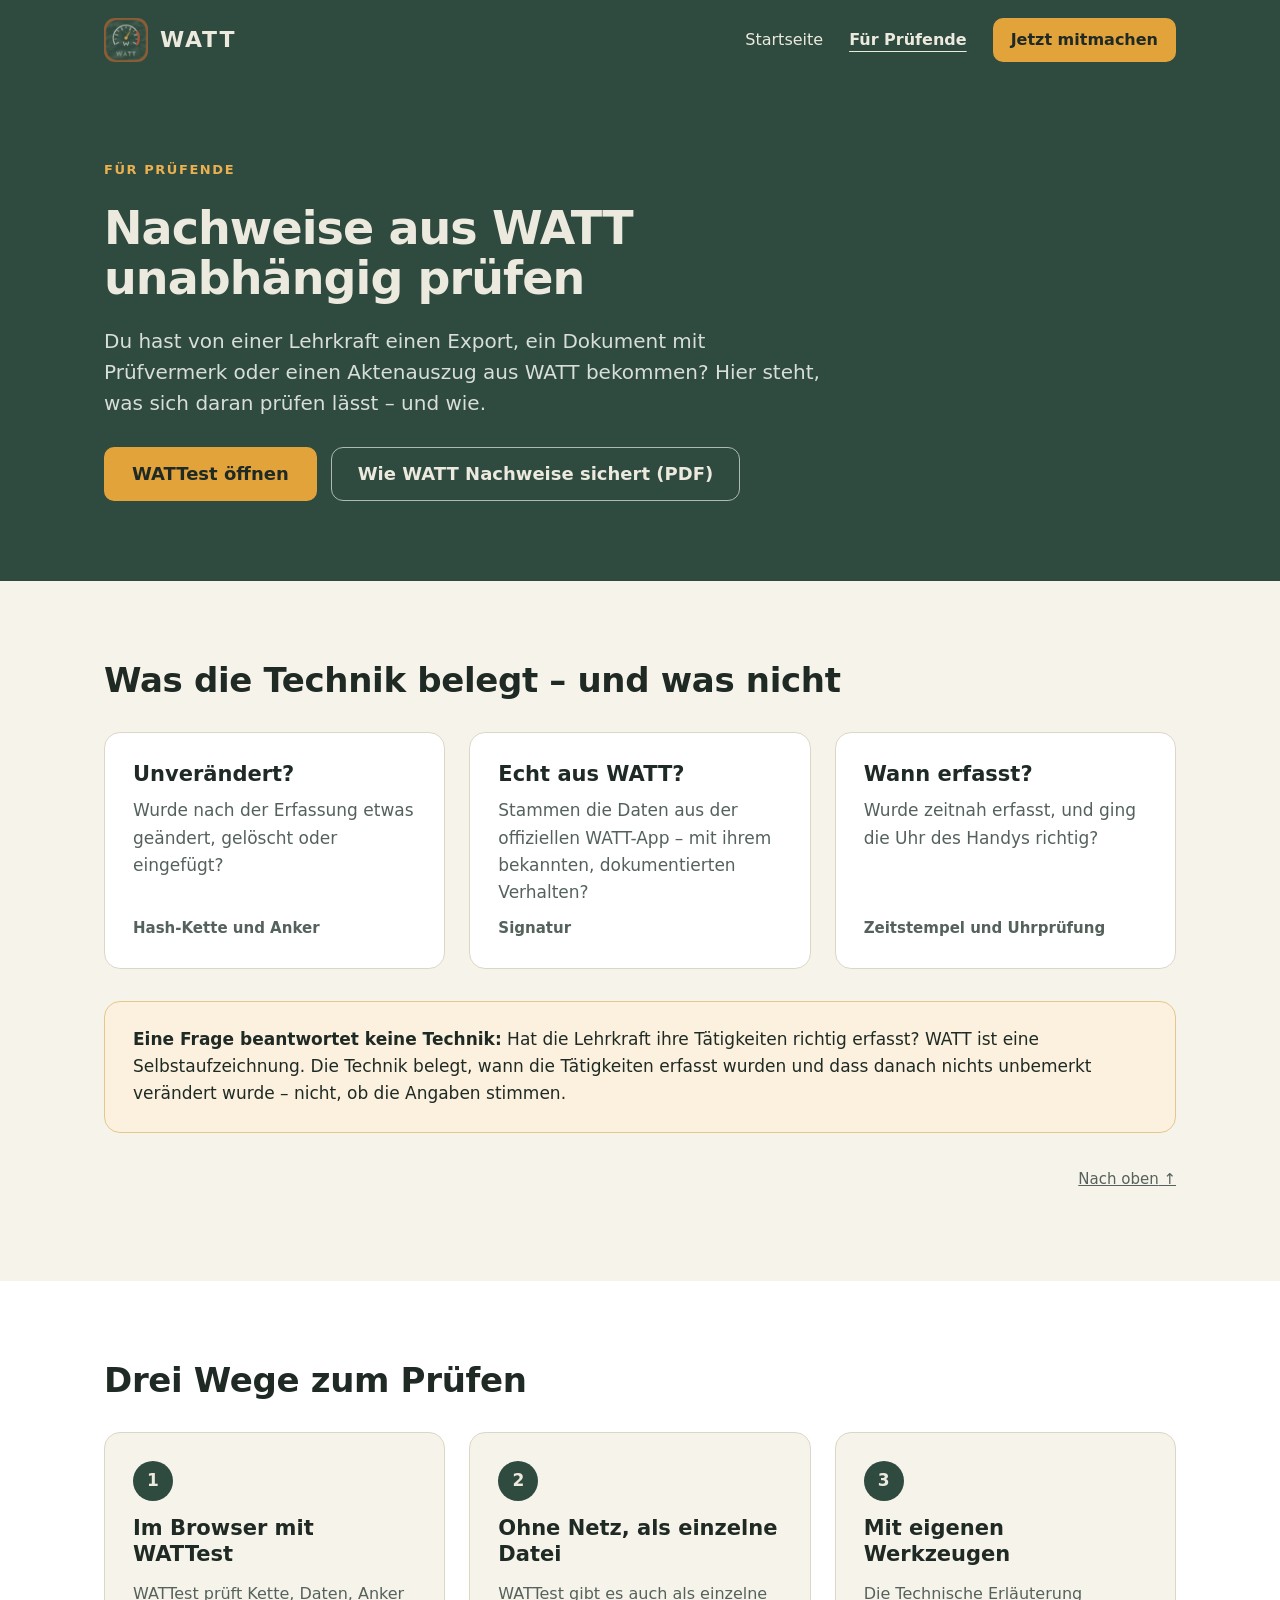
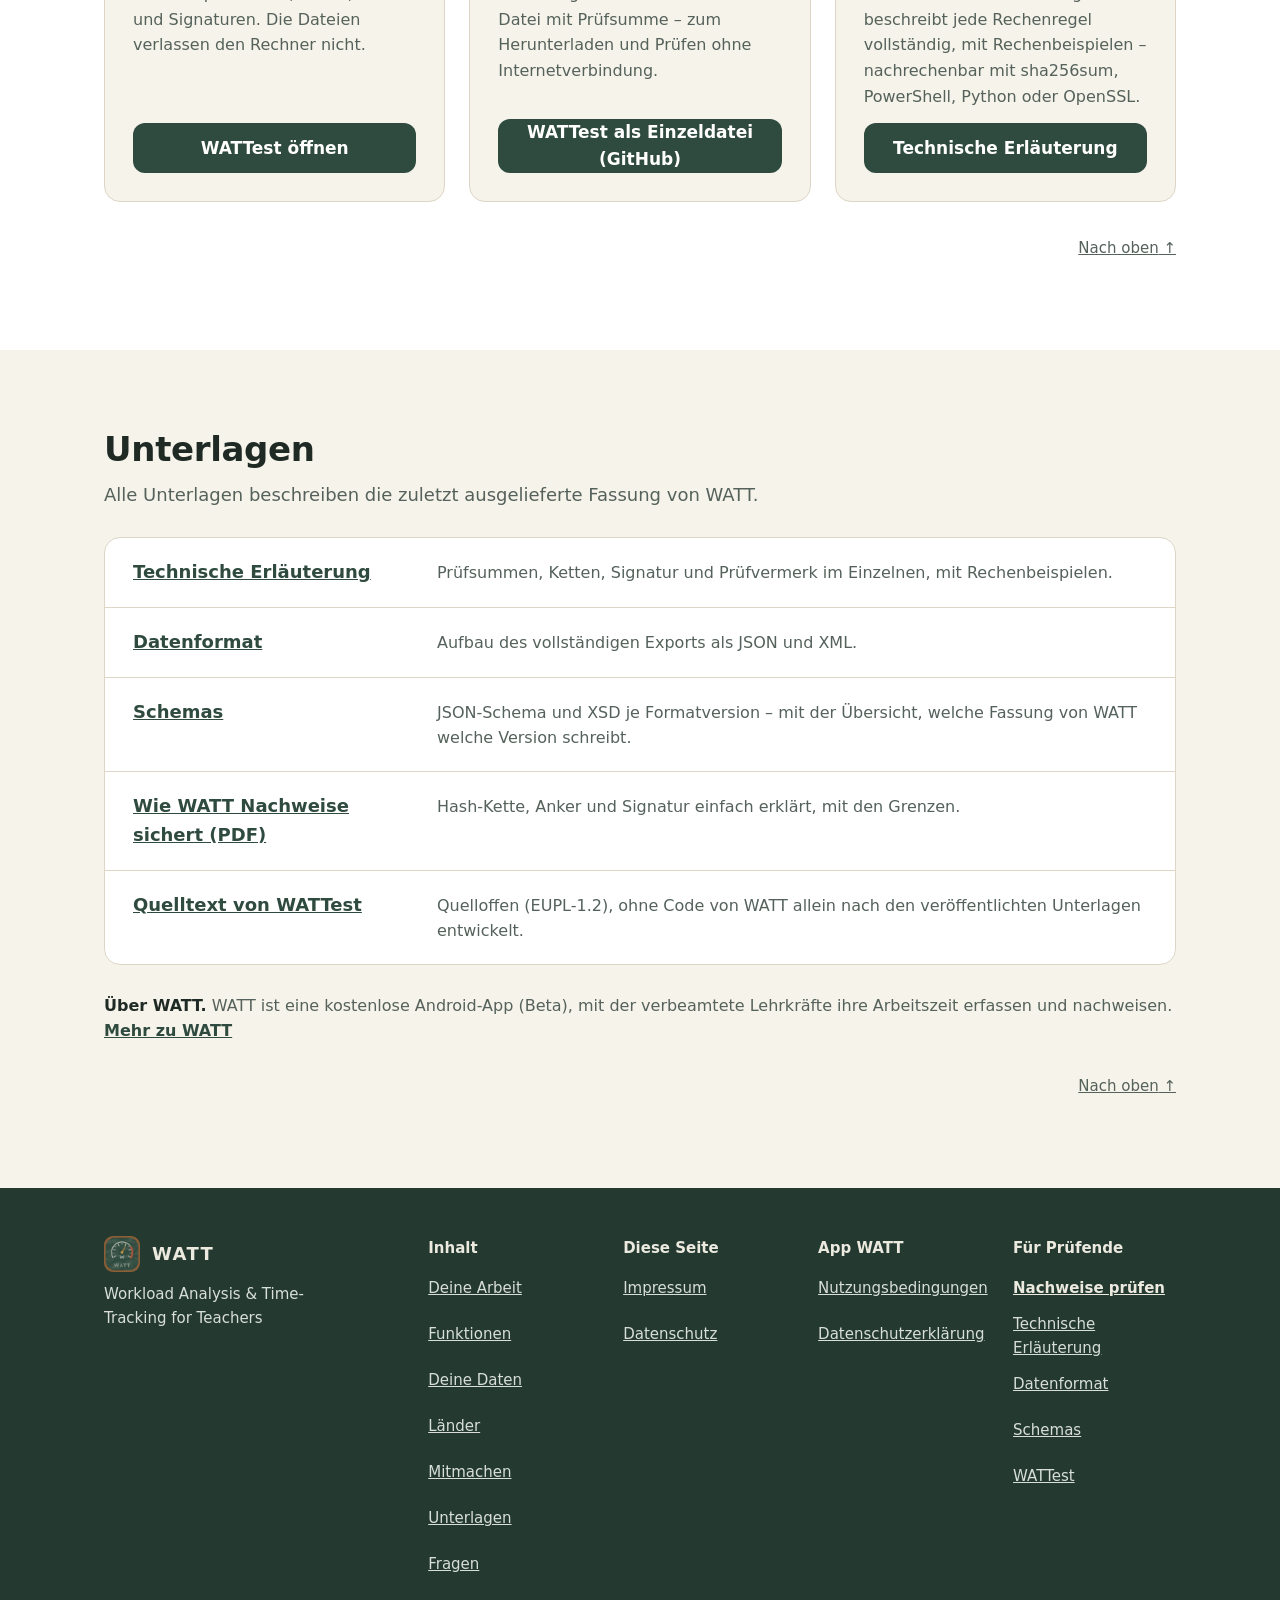
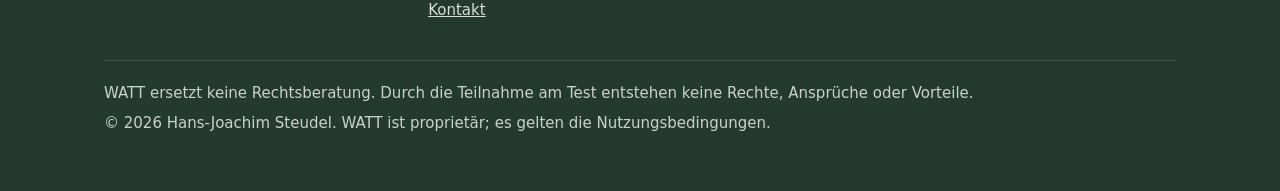
==== pruefen/index.html @ 0f24702a "docs(seite): neue Startseite und Seite „Für Prüfende“, Aushang „Warum WATT?“" ====
<!doctype html>
<html lang="de">
<head>
<meta charset="utf-8">
<meta name="viewport" content="width=device-width, initial-scale=1">
<title>Für Prüfende – Nachweise aus WATT unabhängig prüfen</title>
<meta name="description" content="Nachweise aus der App WATT unabhängig prüfen: mit WATTest im Browser, als Einzeldatei ohne Netz oder mit eigenen Werkzeugen nach der Technischen Erläuterung.">
<meta name="color-scheme" content="light dark">
<link rel="icon" type="image/png" href="../bild/logo.png">
<link rel="stylesheet" href="../stil.css">
</head>
<body class="unter">
<header class="kopf" id="oben">
<div class="innen kopf-zeile">
<a class="marke" href="../"><img src="../bild/logo.png" alt="Logo von WATT: Tacho auf einer Kreidetafel" width="44" height="44"><span>WATT</span></a>
<nav aria-label="Hauptnavigation">
<a class="nav-link" href="../">Startseite</a>
<a class="nav-link" href="#oben" aria-current="page">Für Prüfende</a>
<a class="knopf knopf-gelb" href="../#mitmachen">Jetzt mitmachen</a>
</nav>
</div>
<nav class="innen nav-mobil" aria-label="Bereiche der Seite">
<a href="../">Startseite</a>
<a href="#oben" aria-current="page">Für Prüfende</a>
</nav>
</header>

<main>
<section class="abschnitt tafel pruef-einstieg">
<div class="innen">
<p class="kicker">Für Prüfende</p>
<h1>Nachweise aus WATT unabhängig prüfen</h1>
<p class="lead">Du hast von einer Lehrkraft einen Export, ein Dokument mit Prüfvermerk oder einen Aktenauszug aus WATT bekommen? Hier steht, was sich daran prüfen lässt – und wie.</p>
<div class="knoepfe" style="margin-top:6px">
<a class="knopf knopf-gelb knopf-gross" href="https://aves83.github.io/wattest/" target="_blank" rel="noopener">WATTest öffnen</a>
<a class="knopf knopf-rand" href="../info/watt-nachweise-sichern.pdf" target="_blank" rel="noopener">Wie WATT Nachweise sichert (PDF)</a>
</div>
</div>
</section>

<section class="abschnitt">
<div class="innen stapel abstand-32">
<h2>Was die Technik belegt – und was nicht</h2>
<div class="raster raster-280">
<div class="karte"><h3>Unverändert?</h3><p style="flex-grow:1">Wurde nach der Erfassung etwas geändert, gelöscht oder eingefügt?</p><p class="belegt">Hash-Kette und Anker</p></div>
<div class="karte"><h3>Echt aus WATT?</h3><p style="flex-grow:1">Stammen die Daten aus der offiziellen WATT-App – mit ihrem bekannten, dokumentierten Verhalten?</p><p class="belegt">Signatur</p></div>
<div class="karte"><h3>Wann erfasst?</h3><p style="flex-grow:1">Wurde zeitnah erfasst, und ging die Uhr des Handys richtig?</p><p class="belegt">Zeitstempel und Uhrprüfung</p></div>
</div>
<div class="kasten"><p><strong>Eine Frage beantwortet keine Technik:</strong> Hat die Lehrkraft ihre Tätigkeiten richtig erfasst? WATT ist eine Selbstaufzeichnung. Die Technik belegt, wann die Tätigkeiten erfasst wurden und dass danach nichts unbemerkt verändert wurde – nicht, ob die Angaben stimmen.</p></div>
<p class="nach-oben"><a href="#oben">Nach oben<span aria-hidden="true"> ↑</span></a></p>
</div>
</section>

<section class="abschnitt weiss">
<div class="innen stapel abstand-32">
<h2>Drei Wege zum Prüfen</h2>
<ol class="schritte raster raster-280">
<li class="schritt"><span class="nummer" aria-hidden="true">1</span><h3>Im Browser mit WATTest</h3><p>WATTest prüft Kette, Daten, Anker und Signaturen. Die Dateien verlassen den Rechner nicht.</p><a class="knopf knopf-voll" href="https://aves83.github.io/wattest/" target="_blank" rel="noopener">WATTest öffnen</a></li>
<li class="schritt"><span class="nummer" aria-hidden="true">2</span><h3>Ohne Netz, als einzelne Datei</h3><p>WATTest gibt es auch als einzelne Datei mit Prüfsumme – zum Herunterladen und Prüfen ohne Internetverbindung.</p><a class="knopf knopf-voll" href="https://github.com/Aves83/wattest/releases" target="_blank" rel="noopener">WATTest als Einzeldatei (GitHub)</a></li>
<li class="schritt"><span class="nummer" aria-hidden="true">3</span><h3>Mit eigenen Werkzeugen</h3><p>Die Technische Erläuterung beschreibt jede Rechenregel vollständig, mit Rechenbeispielen – nachrechenbar mit sha256sum, PowerShell, Python oder OpenSSL.</p><a class="knopf knopf-voll" href="https://github.com/Aves83/watt_public/blob/main/doc/technische-erlaeuterung.md" target="_blank" rel="noopener">Technische Erläuterung</a></li>
</ol>
<p class="nach-oben"><a href="#oben">Nach oben<span aria-hidden="true"> ↑</span></a></p>
</div>
</section>

<section class="abschnitt">
<div class="innen stapel abstand-28">
<div class="intro">
<h2>Unterlagen</h2>
<p class="lead" style="font-size:18px">Alle Unterlagen beschreiben die zuletzt ausgelieferte Fassung von WATT.</p>
</div>
<ul class="liste-unterlagen">
<li><a href="https://github.com/Aves83/watt_public/blob/main/doc/technische-erlaeuterung.md" target="_blank" rel="noopener">Technische Erläuterung</a><span>Prüfsummen, Ketten, Signatur und Prüfvermerk im Einzelnen, mit Rechenbeispielen.</span></li>
<li><a href="https://github.com/Aves83/watt_public/blob/main/doc/datenformat.md" target="_blank" rel="noopener">Datenformat</a><span>Aufbau des vollständigen Exports als JSON und XML.</span></li>
<li><a href="https://github.com/Aves83/watt_public/tree/main/schema" target="_blank" rel="noopener">Schemas</a><span>JSON-Schema und XSD je Formatversion – mit der Übersicht, welche Fassung von WATT welche Version schreibt.</span></li>
<li><a href="../info/watt-nachweise-sichern.pdf" target="_blank" rel="noopener">Wie WATT Nachweise sichert (PDF)</a><span>Hash-Kette, Anker und Signatur einfach erklärt, mit den Grenzen.</span></li>
<li><a href="https://github.com/Aves83/wattest" target="_blank" rel="noopener">Quelltext von WATTest</a><span>Quelloffen (EUPL-1.2), ohne Code von WATT allein nach den veröffentlichten Unterlagen entwickelt.</span></li>
</ul>
<p class="leise" style="font-size:16px"><strong style="color:var(--text)">Über WATT.</strong> WATT ist eine kostenlose Android-App (Beta), mit der verbeamtete Lehrkräfte ihre Arbeitszeit erfassen und nachweisen. <a href="../" style="font-weight:600">Mehr zu WATT</a></p>
<p class="nach-oben"><a href="#oben">Nach oben<span aria-hidden="true"> ↑</span></a></p>
</div>
</section>
</main>

<footer class="fuss">
<div class="innen">
<div class="fuss-reihe">
<div class="fuss-marke">
<div><img src="../bild/logo.png" alt="" width="36" height="36"><span>WATT</span></div>
<p>Workload Analysis &amp; Time-Tracking for Teachers</p>
</div>
<nav aria-label="Inhalt, Rechtliches und Unterlagen">
<div>
<span class="titel">Inhalt</span>
<a href="../#warum">Deine Arbeit</a>
<a href="../#funktionen">Funktionen</a>
<a href="../#daten">Deine Daten</a>
<a href="../#laender">Länder</a>
<a href="../#mitmachen">Mitmachen</a>
<a href="../#unterlagen">Unterlagen</a>
<a href="../#fragen">Fragen</a>
<a href="../#kontakt">Kontakt</a>
</div>
<div>
<span class="titel">Diese Seite</span>
<a href="../doc/impressum.html">Impressum</a>
<a href="../doc/datenschutz.html" aria-label="Datenschutz dieser Seite">Datenschutz</a>
</div>
<div>
<span class="titel">App WATT</span>
<a href="../doc/license.txt" target="_blank" rel="noopener" aria-label="Nutzungsbedingungen der App WATT">Nutzungsbedingungen</a>
<a href="../doc/privacy.txt" target="_blank" rel="noopener" aria-label="Datenschutzerklärung der App WATT">Datenschutzerklärung</a>
</div>
<div>
<span class="titel">Für Prüfende</span>
<a href="#oben" aria-current="page">Nachweise prüfen</a>
<a href="https://github.com/Aves83/watt_public/blob/main/doc/technische-erlaeuterung.md" target="_blank" rel="noopener">Technische Erläuterung</a>
<a href="https://github.com/Aves83/watt_public/blob/main/doc/datenformat.md" target="_blank" rel="noopener">Datenformat</a>
<a href="https://github.com/Aves83/watt_public/tree/main/schema" target="_blank" rel="noopener">Schemas</a>
<a href="https://aves83.github.io/wattest/" target="_blank" rel="noopener">WATTest</a>
</div>
</nav>
</div>
<div class="fuss-klein">
<p>WATT ersetzt keine Rechtsberatung. Durch die Teilnahme am Test entstehen keine Rechte, Ansprüche oder Vorteile.</p>
<p>© 2026 Hans-Joachim Steudel. WATT ist proprietär; es gelten die Nutzungsbedingungen.</p>
</div>
</div>
</footer>
</body>
</html>
---- stil.css ----
/* WATT – gemeinsame Gestaltung der Seiten in watt_public. Keine Schriften oder Quellen von außen. */
:root{
  color-scheme:light dark;
  --tafel:#2F4A3E; --tafel-fuss:#243A31; --tafel-linie:#3C5247;
  --kreide:#ECE9DF; --kreide-leise:#D8DED9; --kreide-klein:#C9D2CB; --kreide-rand:#AEBBB3;
  --gelb:#E3A33B; --gelb-text:#EBB04F; --dunkeltext:#1F2A25;
  --grund:#F6F3EA; --abschnitt:#FFFFFF; --karte:#FFFFFF; --karte2:#F6F3EA;
  --text:#1F2A25; --leise:#55625B; --liste:#3A4640; --kicker:#8C5E36; --link:#2F4A3E;
  --knopf:#2F4A3E; --knopf-text:#FFFFFF; --linie:#DDD6C6;
  --hinweis:#FBF1DE; --hinweis-rand:#E3C88A; --foto:#F7F7FF;
}
@media (prefers-color-scheme:dark){
  :root{
    --grund:#16201C; --abschnitt:#1A2520; --karte:#1F2C26; --karte2:#1F2C26;
    --text:#ECE9DF; --leise:#B3BDB6; --liste:#D8DED9; --kicker:#EBB04F; --link:#ECE9DF;
    --knopf:#ECE9DF; --knopf-text:#1F2A25; --linie:#34443C;
    --hinweis:#2E2A1E; --hinweis-rand:#B98323;
  }
  .foto img{filter:brightness(.88)}
}
*{box-sizing:border-box}
html{-webkit-text-size-adjust:100%;scroll-behavior:smooth}
body{margin:0;background:var(--grund);color:var(--text);
  font:17px/1.6 system-ui,-apple-system,"Segoe UI",Roboto,"Helvetica Neue",Arial,sans-serif}
a{color:var(--link)}
h1,h2,h3{margin:0}
p{margin:0}
.innen{max-width:1120px;margin:0 auto;padding:0 24px}
.stapel{display:flex;flex-direction:column}
.abstand-40{gap:40px}.abstand-36{gap:36px}.abstand-32{gap:32px}.abstand-28{gap:28px}
.abschnitt{padding:clamp(56px,12vw,88px) 0;background:var(--grund)}
.abschnitt.weiss{background:var(--abschnitt)}
.abschnitt.tafel{background:var(--tafel);color:var(--kreide)}
.abschnitt.tafel a{color:var(--gelb-text)}
.intro{display:flex;flex-direction:column;gap:12px;max-width:760px}
.kicker{font-size:13px;font-weight:700;letter-spacing:.12em;text-transform:uppercase;color:var(--kicker)}
.tafel .kicker{color:var(--gelb-text)}
h2{font-size:clamp(28px,7.4vw,36px);line-height:1.15;letter-spacing:-.01em}
.lead{font-size:19px;line-height:1.55;color:var(--leise)}
.tafel .lead{color:var(--kreide-leise)}
.leise{color:var(--leise)}

/* Kopf */
.kopf{background:var(--tafel);color:var(--kreide)}
.kopf-zeile{display:flex;flex-wrap:wrap;align-items:center;justify-content:space-between;gap:12px 28px;padding-top:18px;padding-bottom:18px}
.marke{display:flex;align-items:center;gap:12px;min-height:44px;color:var(--kreide);text-decoration:none}
.marke img{display:block;width:44px;height:44px;border-radius:11px}
.marke span{font-size:22px;font-weight:800;letter-spacing:.08em}
.kopf nav{display:flex;flex-wrap:wrap;align-items:center;gap:4px 26px}
.kopf nav a{display:inline-flex;align-items:center;min-height:44px;color:var(--kreide);text-decoration:none;font-size:16px}
.kopf nav a[aria-current="page"]{font-weight:700;text-decoration:underline;text-underline-offset:6px}
.kopf .nav-mobil{display:none;flex-wrap:wrap;gap:0 18px;white-space:nowrap;padding-bottom:6px}
.kopf .nav-mobil a{flex:none;font-size:15px}
@media (max-width:980px){.start .kopf .nav-link{display:none}.start .kopf .nav-mobil{display:flex}}
@media (max-width:600px){.unter .kopf .nav-link{display:none}.unter .kopf .nav-mobil{display:flex}}

/* Knöpfe */
.knopf{display:inline-flex;align-items:center;justify-content:center;text-align:center;border-radius:12px;text-decoration:none;font-weight:600}
.knopf:focus-visible,.marke:focus-visible{outline:3px solid var(--gelb);outline-offset:2px}
.kopf nav a.knopf-gelb,.knopf-gelb{min-height:44px;padding:0 18px;border-radius:10px;background:var(--gelb);color:var(--dunkeltext);font-weight:700}
.knopf-gross{min-height:54px;padding:0 28px;font-size:18px}
.abschnitt.tafel a.knopf-gelb{color:var(--dunkeltext);font-weight:700}
.abschnitt.tafel a.knopf-rand{min-height:54px;padding:0 26px;border:1.5px solid var(--kreide-rand);color:var(--kreide);font-size:18px}
.knopf-voll{min-height:50px;padding:0 20px;background:var(--knopf);color:var(--knopf-text)}
.knoepfe{display:flex;flex-wrap:wrap;gap:14px}

/* Einstieg */
.einstieg{padding:clamp(36px,8vw,56px) 0 clamp(56px,12vw,88px)}
.einstieg-reihe{display:flex;flex-wrap:wrap;align-items:center;gap:48px 64px}
.einstieg-text{flex:999 1 460px;min-width:0;display:flex;flex-direction:column;gap:24px}
.marken{display:flex;flex-wrap:wrap;align-items:center;gap:12px}
.beta{display:inline-block;padding:3px 10px;border-radius:6px;background:var(--kreide);color:var(--dunkeltext);font-size:13px;font-weight:700;letter-spacing:.08em}
.motto{font-style:italic;color:var(--gelb-text);font-size:18px}
.einstieg h1{font-size:clamp(36px,9.5vw,54px);line-height:1.08;letter-spacing:-.02em;font-weight:800;text-wrap:balance}
.einstieg .lead{font-size:20px;color:var(--kreide-leise);max-width:600px}
.haken{list-style:none;margin:8px 0 0;padding:0;display:flex;flex-wrap:wrap;gap:10px 28px;font-size:16px}
.haken li{display:flex;align-items:center;gap:8px}
.haken svg,.punkte svg{flex:none;fill:none;stroke-width:2.6;stroke-linecap:round;stroke-linejoin:round}
.haken svg{width:20px;height:20px;stroke:var(--gelb)}
.klein-tafel{font-size:15px;color:var(--kreide-klein)}
.handy{flex:1 1 280px;min-width:0;margin:0;display:flex;flex-direction:column;align-items:center;gap:14px}
.handy .rahmen{width:100%;max-width:300px;border:10px solid #16201C;border-radius:38px;overflow:hidden;background:var(--foto);box-shadow:0 28px 60px rgba(0,0,0,.35)}
.handy img{display:block;width:100%;height:auto}
.handy figcaption{font-size:14px;color:var(--kreide-klein)}

/* Raster und Karten */
.raster{display:grid;gap:24px}
.raster-280{grid-template-columns:repeat(auto-fit,minmax(min(280px,100%),1fr))}
.raster-240{grid-template-columns:repeat(auto-fit,minmax(min(240px,100%),1fr))}
.karte{background:var(--karte);border:1px solid var(--linie);border-radius:16px;padding:28px;display:flex;flex-direction:column;gap:10px}
.karte h3{font-size:21px;line-height:1.25}
.karte p{color:var(--leise)}
.funktion{border:1px solid var(--linie);border-radius:16px;overflow:hidden;background:var(--karte);display:flex;flex-direction:column}
.funktion .foto{height:300px;overflow:hidden;background:var(--foto);border-bottom:1px solid var(--linie)}
.funktion .foto img{display:block;width:100%;height:100%;object-fit:cover;object-position:top}
.funktion .text{padding:24px;display:flex;flex-direction:column;gap:14px}
.funktion h3{font-size:22px;line-height:1.2}
.punkte{list-style:none;margin:0;padding:0;display:flex;flex-direction:column;gap:10px;font-size:16px;line-height:1.5;color:var(--liste)}
.punkte li{display:flex;gap:10px}
.punkte svg{width:18px;height:18px;margin-top:3px;stroke:var(--link)}
.unterzeile{font-size:17px;color:var(--leise)}
.unterzeile a{font-weight:600}

/* Deine Daten */
.daten-raster{display:grid;grid-template-columns:repeat(auto-fit,minmax(min(240px,100%),1fr));gap:32px}
.daten-raster div{display:flex;flex-direction:column;gap:10px}
.daten-raster svg{width:32px;height:32px;fill:none;stroke:var(--gelb);stroke-width:1.8;stroke-linecap:round;stroke-linejoin:round}
.daten-raster h3{font-size:20px;line-height:1.25}
.daten-raster p{font-size:16px;color:var(--kreide-leise)}
.abschnitt.tafel .schluss{font-size:17px;color:var(--kreide)}
.abschnitt.tafel .schluss a{font-weight:600}

/* Länder */
.laender-reihe{display:flex;flex-wrap:wrap;align-items:flex-start;gap:32px 64px}
.laender-reihe>div{min-width:0;display:flex;flex-direction:column;gap:16px}
.laender-reihe>div:first-child{flex:1 1 380px}
.laender-reihe>div:last-child{flex:1 1 420px}
.laender-reihe .lead{font-size:18px}
.chips{list-style:none;margin:0;padding:0;display:flex;flex-wrap:wrap;gap:10px}
.chips li{padding:7px 14px;border:1px solid var(--linie);border-radius:999px;background:var(--karte);font-size:15px}

/* Schritte */
.schritte{list-style:none;margin:0;padding:0}
.schritt{background:var(--karte2);border:1px solid var(--linie);border-radius:16px;padding:28px;display:flex;flex-direction:column;gap:14px}
.nummer{display:flex;align-items:center;justify-content:center;width:40px;height:40px;border-radius:50%;background:var(--tafel);color:var(--kreide);font-weight:700}
.schritt h3{font-size:21px;line-height:1.25}
.schritt p{font-size:16px;color:var(--leise);flex-grow:1}
.hinweise{display:grid;grid-template-columns:repeat(auto-fit,minmax(min(280px,100%),1fr));gap:16px 24px;font-size:16px;color:var(--leise)}
.hinweise strong{color:var(--text)}
.hinweise a{font-weight:600}

/* Unterlagen */
.karte-link{display:flex;flex-direction:column;gap:8px;padding:24px;background:var(--karte);border:1px solid var(--linie);border-radius:16px;color:var(--text)}
.karte-link .art{font-size:13px;font-weight:700;letter-spacing:.08em;color:var(--kicker)}
.karte-link .titel{font-size:20px;font-weight:700;line-height:1.25}
.karte-link .text{font-size:16px;color:var(--leise);flex-grow:1}
.aktionen{display:flex;flex-wrap:wrap;gap:4px 20px;margin-top:4px}
.karte-link .titel a{color:inherit;text-decoration:underline;text-decoration-thickness:2px;text-underline-offset:4px}
.karte-link .titel a:hover{text-decoration-thickness:3px}
.aktionen a{display:inline-block;padding:10px 0;font-weight:700;color:var(--link);text-underline-offset:3px}
.karte-link.dunkel{background:var(--tafel);border-color:var(--tafel);color:var(--kreide)}
.karte-link.dunkel .art{color:var(--gelb-text)}
.karte-link.dunkel .text{color:var(--kreide-leise)}
.ausserdem{display:flex;flex-wrap:wrap;align-items:center;gap:0 32px;font-size:16px;color:var(--leise)}
.ausserdem>span{display:inline-flex;flex-wrap:wrap;align-items:center;gap:0 6px;min-height:44px}
.ausserdem .titel{font-weight:700;color:var(--text)}
.ausserdem a.haupt{font-weight:600}

/* Fragen und Kontakt */
.fragen{display:grid;grid-template-columns:repeat(auto-fit,minmax(min(420px,100%),1fr));gap:32px 56px}
.fragen div{display:flex;flex-direction:column;gap:6px}
.fragen h3{font-size:19px;line-height:1.3}
.fragen p{font-size:16px;color:var(--leise)}
.kontakt{padding:clamp(48px,10vw,72px) 0}
.kontakt-reihe{display:flex;flex-wrap:wrap;align-items:center;justify-content:space-between;gap:24px 48px}
.kontakt-reihe>div{flex:1 1 420px;min-width:0;display:flex;flex-direction:column;gap:8px}
.kontakt h2{font-size:28px;line-height:1.2}
.knopf-rahmen{min-height:52px;padding:0 24px;border:1.5px solid var(--link);color:var(--link);word-break:break-word}

/* Für Prüfende */
.pruef-einstieg{padding:clamp(32px,7vw,48px) 0 clamp(52px,11vw,80px)}
.pruef-einstieg .innen{display:flex;flex-direction:column;gap:22px}
.pruef-einstieg h1{font-size:clamp(32px,8.4vw,46px);line-height:1.1;letter-spacing:-.02em;font-weight:800;max-width:820px;text-wrap:balance}
.pruef-einstieg .lead{font-size:20px;color:var(--kreide-leise);max-width:720px}
.unter .abschnitt{padding:clamp(52px,11vw,80px) 0}
.unter h2{font-size:clamp(27px,7vw,34px)}
.belegt{font-size:15px;font-weight:700;color:var(--link)}
.kasten{background:var(--hinweis);border:1px solid var(--hinweis-rand);border-radius:16px;padding:24px 28px}
.liste-unterlagen{list-style:none;margin:0;padding:0;background:var(--karte);border:1px solid var(--linie);border-radius:16px;overflow:hidden}
.liste-unterlagen li{display:flex;flex-wrap:wrap;align-items:baseline;gap:4px 24px;padding:20px 28px;border-bottom:1px solid var(--linie)}
.liste-unterlagen li:last-child{border-bottom:0}
.liste-unterlagen a{flex:0 0 280px;font-size:18px;font-weight:700}
.liste-unterlagen span{flex:1 1 320px;min-width:0;font-size:16px;color:var(--leise)}
@media (max-width:420px){.liste-unterlagen a{flex-basis:100%}}

/* Rechtsseiten */
.recht{padding:72px 0 96px}
.recht .innen{max-width:720px;display:flex;flex-direction:column;gap:20px}
.recht h1{font-size:40px;line-height:1.15;letter-spacing:-.01em}
.recht .klein{font-size:15px;color:var(--leise)}
.recht .verweis{padding:18px 22px;background:var(--karte);border:1px solid var(--linie);border-radius:12px}
.recht .verweis a{font-weight:600}

/* Fuß */
.fuss{background:var(--tafel-fuss);color:var(--kreide-leise);padding:48px 0 56px;font-size:15px}
.fuss .innen{display:flex;flex-direction:column;gap:28px}
.fuss-reihe{display:flex;flex-wrap:wrap;gap:28px 64px}
.fuss-marke{flex:1 1 260px;min-width:0;display:flex;flex-direction:column;gap:10px}
.fuss-marke div{display:flex;align-items:center;gap:12px}
.fuss-marke img{display:block;width:36px;height:36px;border-radius:9px}
.fuss-marke span{font-size:18px;font-weight:800;letter-spacing:.08em;color:var(--kreide)}
.fuss nav{flex:999 1 560px;min-width:0;display:grid;grid-template-columns:repeat(auto-fit,minmax(min(150px,100%),1fr));gap:24px 32px}
.fuss nav div{display:flex;flex-direction:column;gap:2px}
.fuss nav .titel{font-weight:700;color:var(--kreide);margin-bottom:4px}
.fuss nav a{display:inline-flex;align-items:center;min-height:44px;color:var(--kreide-leise)}
.fuss nav a[aria-current="page"]{font-weight:700;color:var(--kreide)}
.fuss-klein{border-top:1px solid var(--tafel-linie);padding-top:20px;display:flex;flex-direction:column;gap:6px;color:var(--kreide-klein)}
.nach-oben{flex-basis:100%;align-self:flex-end;text-align:right;font-size:15px;margin-top:-8px}
.nach-oben a{display:inline-block;padding:10px 0;color:var(--leise)}
.abschnitt.tafel .nach-oben a{color:var(--kreide-klein)}
.zaehler{position:absolute;left:0;bottom:0;opacity:0;pointer-events:none}
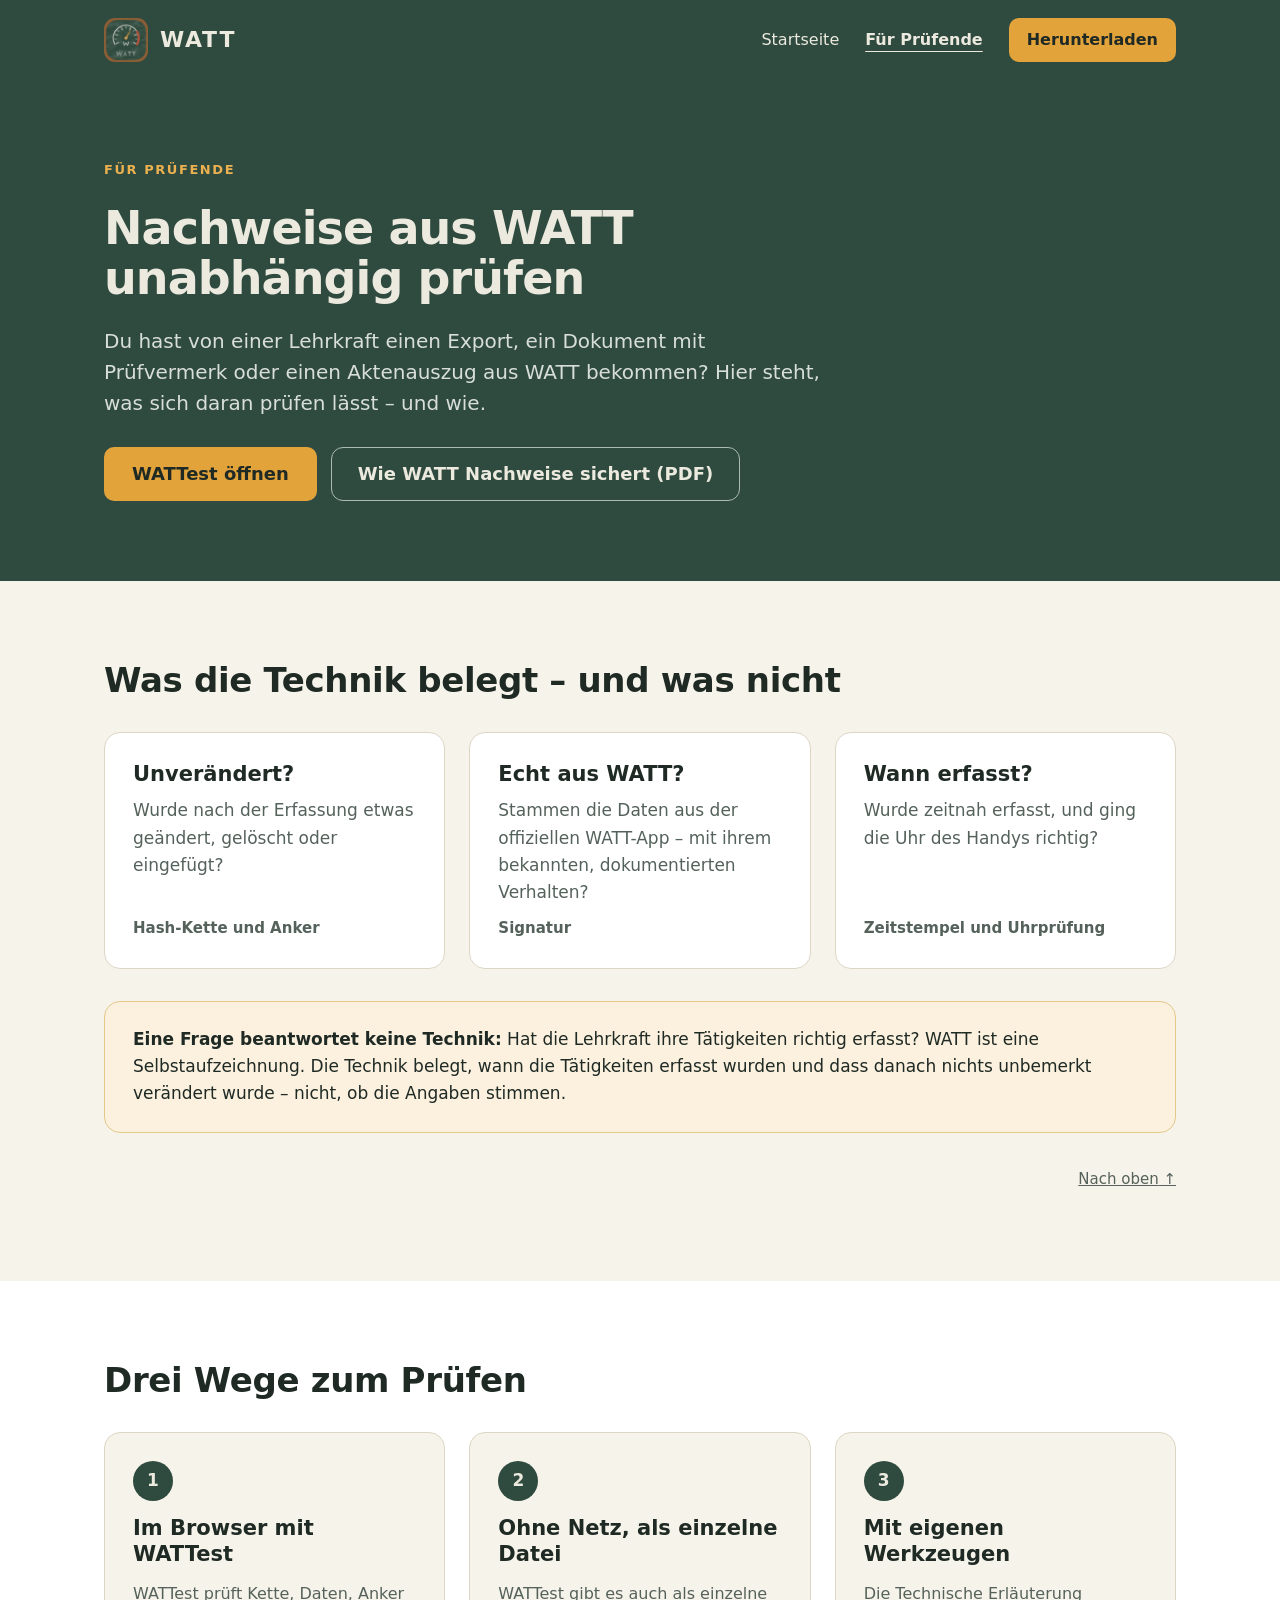
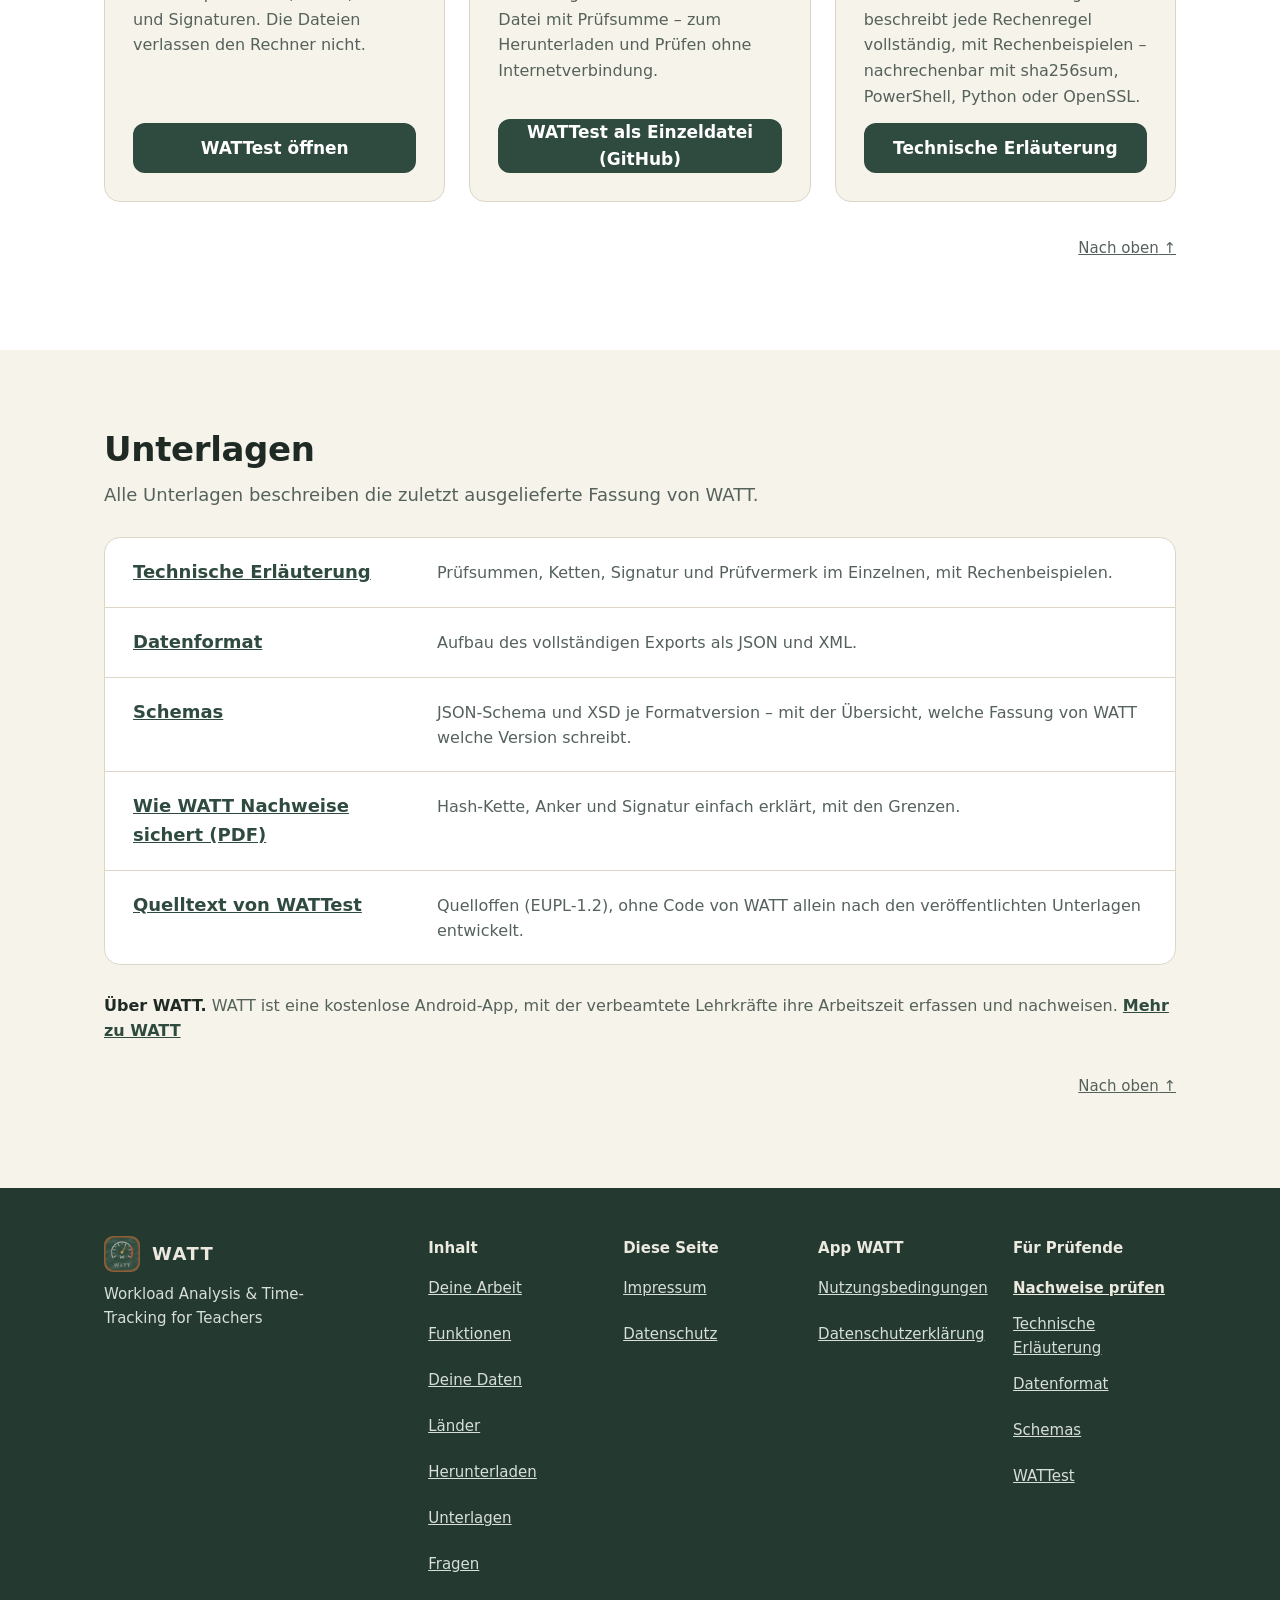
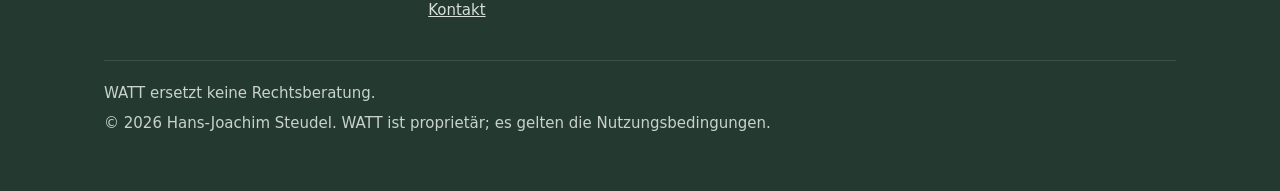
==== commit db82e9b5: "docs(seite): WATT im Play Store – Herunterladen statt Test, Unterlagen ohne Beta, Handbuch Fassung G" ====
--- a/pruefen/index.html
+++ b/pruefen/index.html
@@ -16,7 +16,7 @@
 <nav aria-label="Hauptnavigation">
 <a class="nav-link" href="../">Startseite</a>
 <a class="nav-link" href="#oben" aria-current="page">Für Prüfende</a>
-<a class="knopf knopf-gelb" href="../#mitmachen">Jetzt mitmachen</a>
+<a class="knopf knopf-gelb" href="../#herunterladen">Herunterladen</a>
 </nav>
 </div>
 <nav class="innen nav-mobil" aria-label="Bereiche der Seite">
@@ -76,7 +76,7 @@
 <li><a href="../info/watt-nachweise-sichern.pdf" target="_blank" rel="noopener">Wie WATT Nachweise sichert (PDF)</a><span>Hash-Kette, Anker und Signatur einfach erklärt, mit den Grenzen.</span></li>
 <li><a href="https://github.com/Aves83/wattest" target="_blank" rel="noopener">Quelltext von WATTest</a><span>Quelloffen (EUPL-1.2), ohne Code von WATT allein nach den veröffentlichten Unterlagen entwickelt.</span></li>
 </ul>
-<p class="leise" style="font-size:16px"><strong style="color:var(--text)">Über WATT.</strong> WATT ist eine kostenlose Android-App (Beta), mit der verbeamtete Lehrkräfte ihre Arbeitszeit erfassen und nachweisen. <a href="../" style="font-weight:600">Mehr zu WATT</a></p>
+<p class="leise" style="font-size:16px"><strong style="color:var(--text)">Über WATT.</strong> WATT ist eine kostenlose Android-App, mit der verbeamtete Lehrkräfte ihre Arbeitszeit erfassen und nachweisen. <a href="../" style="font-weight:600">Mehr zu WATT</a></p>
 <p class="nach-oben"><a href="#oben">Nach oben<span aria-hidden="true"> ↑</span></a></p>
 </div>
 </section>
@@ -96,7 +96,7 @@
 <a href="../#funktionen">Funktionen</a>
 <a href="../#daten">Deine Daten</a>
 <a href="../#laender">Länder</a>
-<a href="../#mitmachen">Mitmachen</a>
+<a href="../#herunterladen">Herunterladen</a>
 <a href="../#unterlagen">Unterlagen</a>
 <a href="../#fragen">Fragen</a>
 <a href="../#kontakt">Kontakt</a>
@@ -122,7 +122,7 @@
 </nav>
 </div>
 <div class="fuss-klein">
-<p>WATT ersetzt keine Rechtsberatung. Durch die Teilnahme am Test entstehen keine Rechte, Ansprüche oder Vorteile.</p>
+<p>WATT ersetzt keine Rechtsberatung.</p>
 <p>© 2026 Hans-Joachim Steudel. WATT ist proprietär; es gelten die Nutzungsbedingungen.</p>
 </div>
 </div>
